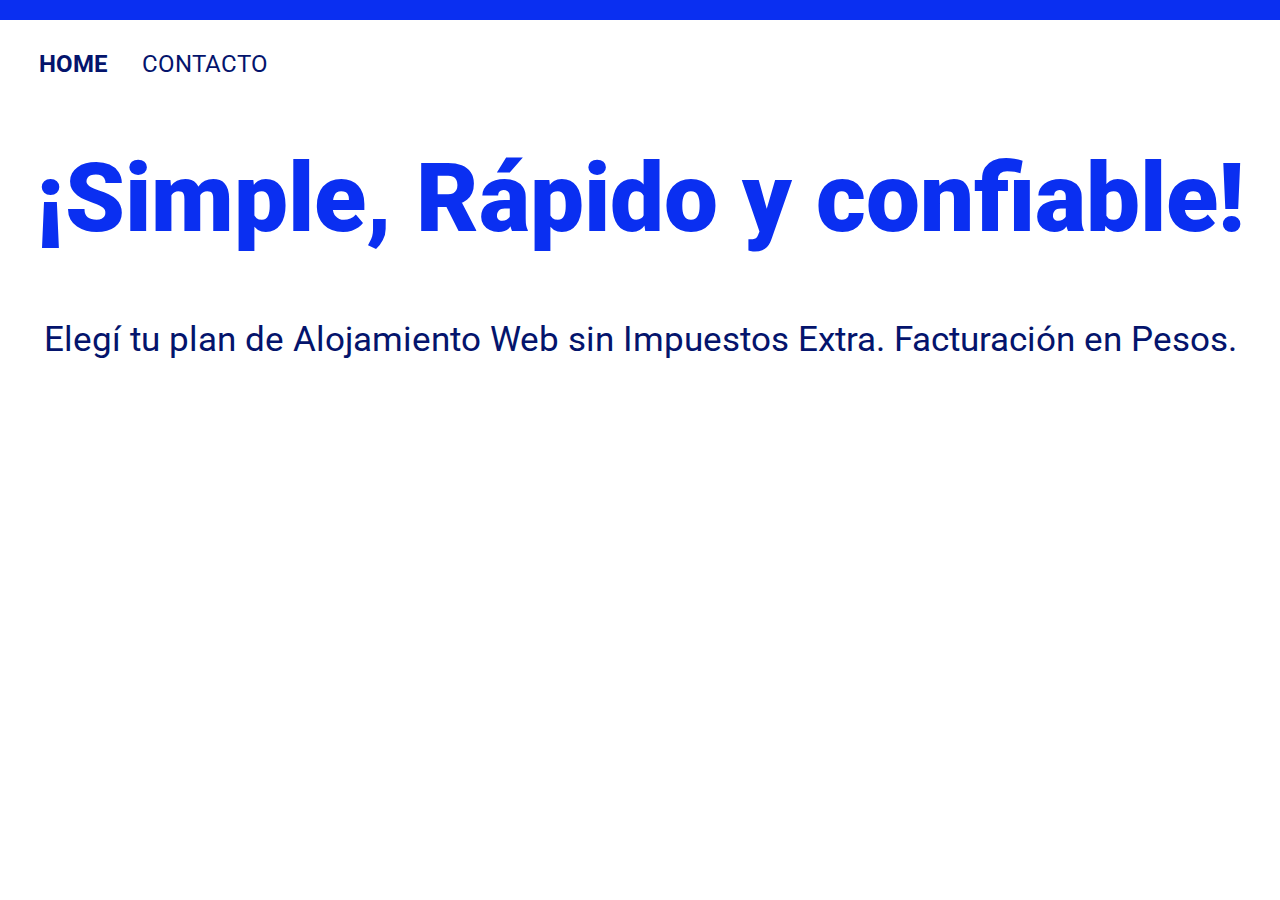
==== m5-web-html/ejercicio1-2y3/index.html @ 65642f5d "casi termino" ====
<!DOCTYPE html>
<html lang="es">
<head>
    <meta charset="UTF-8">
    <meta http-equiv="X-UA-Compatible" content="IE=edge">
    <meta name="viewport" content="width=device-width, initial-scale=1.0">
    <title>Laboratorio 1</title>
    <link rel="stylesheet" href="style.css">
    <link rel="preconnect" href="https://fonts.googleapis.com">
    <link rel="preconnect" href="https://fonts.gstatic.com" crossorigin>
    <link href="https://fonts.googleapis.com/css2?family=Roboto:wght@400;700;900&display=swap" rel="stylesheet">
</head>
<body>
    <div class="barra"></div>
    <div>
        <nav>
            <img src="../recursos/M5-logo-azul.svg" alt="" id="logo">
            <a href="" class="casa">HOME</a>
            <a href="">CONTACTO</a>
        </nav>
        <header>
            <h1>¡Simple, Rápido y confiable!</h1>
            <p>Elegí tu plan de Alojamiento Web sin Impuestos Extra. Facturación en Pesos.</p>
        </header>
        <img src="../recursos/M5-Desaf+¡o1-img.png" alt="">
    </div>
</body>
</html>

<!-- Deberá trabajar con a, h1, p, img, header
y nav, -->
---- m5-web-html/ejercicio1-2y3/style.css ----
body{box-sizing:content-box;margin: 0pt;}
*{font-family: 'Roboto', sans-serif;}
div{background-color: white;margin-top: 15px;padding-top: 15px;}
#logo{width: 5%;margin-left: 15px;margin-right: 20px;vertical-align: middle;}
a{margin-right: 30px;font-size: 18pt;color: #04146c;font-weight: 400;text-decoration: none;vertical-align: sub;}
.casa{font-weight: 700;}
img{width: 100%;}
.barra{background-color: #0a2ff1;margin-top: 0pt; padding-top: 0pt;height: 20px;}
h1{font-weight: 900;font-size: 72pt;color: #0a2ff1;}
h1,p{text-align: center;}
p{font-weight: 400;font-size: 26pt;color: #04146c;}
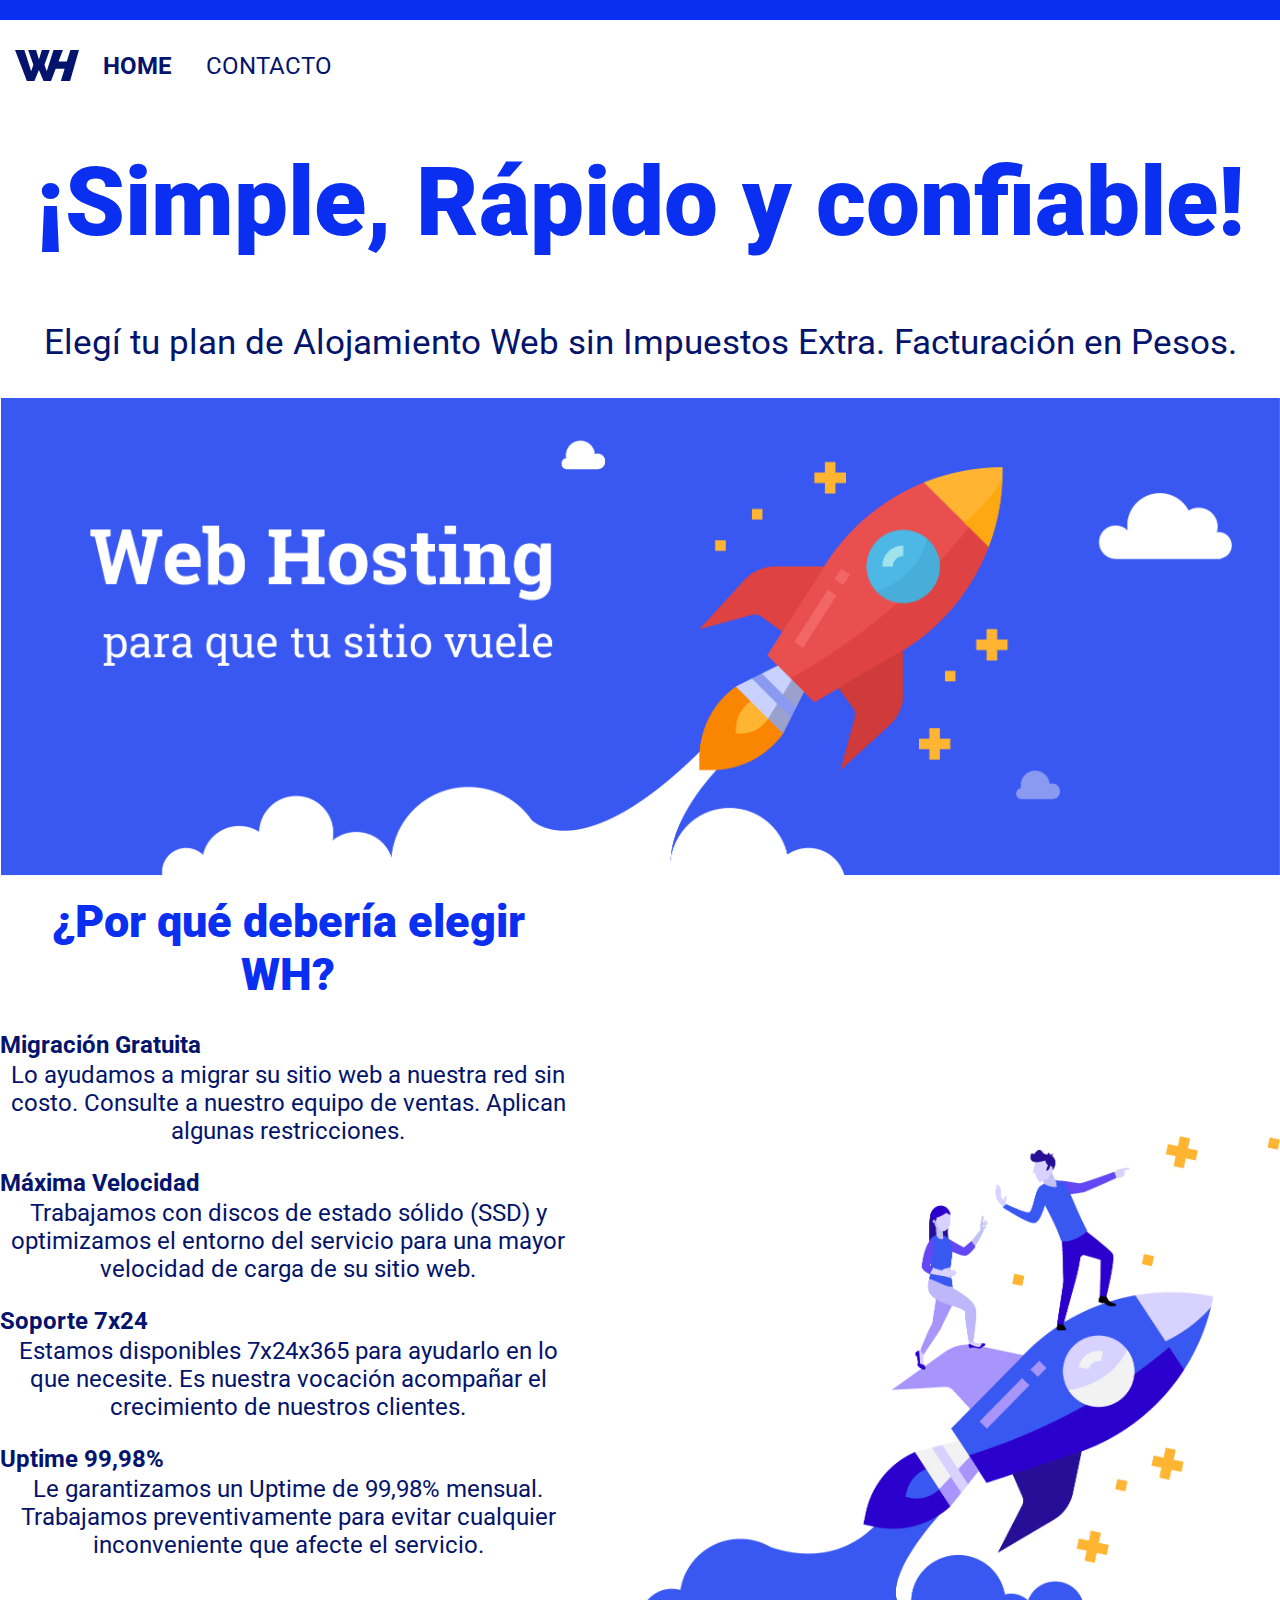
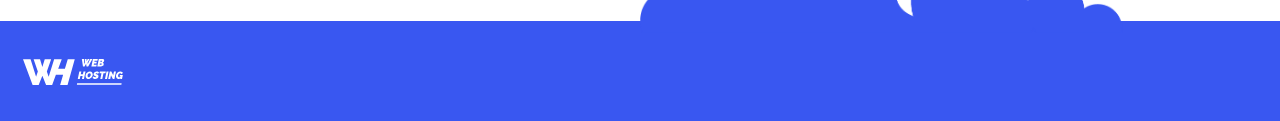
==== commit 1effa66f: "termino los ej de la primer carpeta" ====
--- a/m5-web-html/ejercicio1-2y3/index.html
+++ b/m5-web-html/ejercicio1-2y3/index.html
@@ -16,16 +16,33 @@
         <nav>
             <img src="../recursos/M5-logo-azul.svg" alt="" id="logo">
             <a href="" class="casa">HOME</a>
-            <a href="">CONTACTO</a>
+            <a href="contacto.html">CONTACTO</a>
         </nav>
         <header>
             <h1>¡Simple, Rápido y confiable!</h1>
             <p>Elegí tu plan de Alojamiento Web sin Impuestos Extra. Facturación en Pesos.</p>
         </header>
         <img src="../recursos/M5-Desaf+¡o1-img.png" alt="">
-    </div>
+    </div> 
+    
+    <div id="texto"> 
+        <h1 class="elegir">¿Por qué debería elegir WH?</h1>
+        <h2>Migración Gratuita</h2>
+        <p>Lo ayudamos a migrar su sitio web a nuestra red sin costo. Consulte a nuestro equipo de ventas. Aplican algunas restricciones.</p>
+        <h2>Máxima Velocidad</h2>
+        <p>Trabajamos con discos de estado sólido (SSD) y optimizamos el entorno del servicio para una mayor velocidad de carga de su sitio web.</p>
+        <h2>Soporte 7x24</h2>
+        <p>Estamos disponibles 7x24x365 para ayudarlo en lo que necesite. Es nuestra vocación acompañar el crecimiento de nuestros clientes.</p>
+        <h2>Uptime 99,98%</h2>
+        <p class="ultimo">Le garantizamos un Uptime de 99,98% mensual. Trabajamos preventivamente para evitar cualquier inconveniente que afecte el servicio.</p>
+    </div>   
+    <div class="contenedorimagen"><img id="imagenazul" src="../recursos/M5-Desafio3-img.png" alt=""></div>
+    <footer> 
+        <img id="logoblanco" src="../recursos/M5-logo-blanco.svg" alt="">
+    </footer>
 </body>
 </html>
 
-<!-- Deberá trabajar con a, h1, p, img, header
+<!--
+    Deberá trabajar con a, h1, p, img, header
 y nav, -->--- a/m5-web-html/ejercicio1-2y3/style.css
+++ b/m5-web-html/ejercicio1-2y3/style.css
@@ -1,11 +1,103 @@
-body{box-sizing:content-box;margin: 0pt;}
-*{font-family: 'Roboto', sans-serif;}
-div{background-color: white;margin-top: 15px;padding-top: 15px;}
-#logo{width: 5%;margin-left: 15px;margin-right: 20px;vertical-align: middle;}
-a{margin-right: 30px;font-size: 18pt;color: #04146c;font-weight: 400;text-decoration: none;vertical-align: sub;}
-.casa{font-weight: 700;}
-img{width: 100%;}
-.barra{background-color: #0a2ff1;margin-top: 0pt; padding-top: 0pt;height: 20px;}
-h1{font-weight: 900;font-size: 72pt;color: #0a2ff1;}
-h1,p{text-align: center;}
-p{font-weight: 400;font-size: 26pt;color: #04146c;}
+body{
+    box-sizing:content-box;
+    margin: 0pt;
+    position: relative;
+}
+*{
+    font-family: 'Roboto', sans-serif;
+}
+div{
+    background-color: white;margin-top: 15px;padding-top: 15px;
+}
+#logo{
+    width: 5%;
+    margin-left: 15px;
+    margin-right: 20px;
+    vertical-align: middle;
+}
+a{
+    margin-right: 30px;
+    font-size: 18pt;
+    color: #04146c;
+    font-weight: 400;
+    text-decoration: none;
+    vertical-align: sub;
+}
+.casa{
+    font-weight: 700;
+}
+img{
+    width: 100%;
+}
+.barra{
+    background-color: #0a2ff1;
+    margin-top: 0pt; 
+    padding-top: 0pt;
+    height: 20px;
+}
+h1{
+    font-weight: 900;
+    font-size: 72pt;
+    color: #0a2ff1;
+}
+h1,p{
+    text-align: center;
+}
+p{
+    font-weight: 400;
+    font-size: 26pt;
+    color: #04146c;
+}
+#texto{
+    width: 45%;
+    background-color: transparent;
+    margin-top: 0px;
+}
+#texto p{
+    font-size: 18pt;
+    font-weight: 400;
+    color: #04146c;
+    margin-top: 2px;
+}
+#texto h1{
+    font-size: 34pt;
+    font-weight: 900 ;
+    margin-top: 0px;
+}
+h2{
+    font-size: 18pt;
+    font-weight: 700;
+    color: #04146c;
+    margin-bottom: 0px;
+}
+
+.contenedor{
+    position: relative; 
+    display: inline-block;
+}
+.ultimo{
+    margin-bottom: 62px;
+}
+footer{
+    display: inline-block;
+    width: 100%;
+    z-index: 100;
+    background-color: #3957f1;
+    height: 100px;
+}
+#logoblanco{
+    width: 100px;
+    margin-left: 23px;
+    margin-top: 38px;
+}
+#imagenazul{
+    width:100%;
+}
+.contenedorimagen{
+    position: absolute;
+    background-color: transparent;
+    width: 50%;
+    position: absolute;
+    bottom: 45px;
+    right: 0;
+}